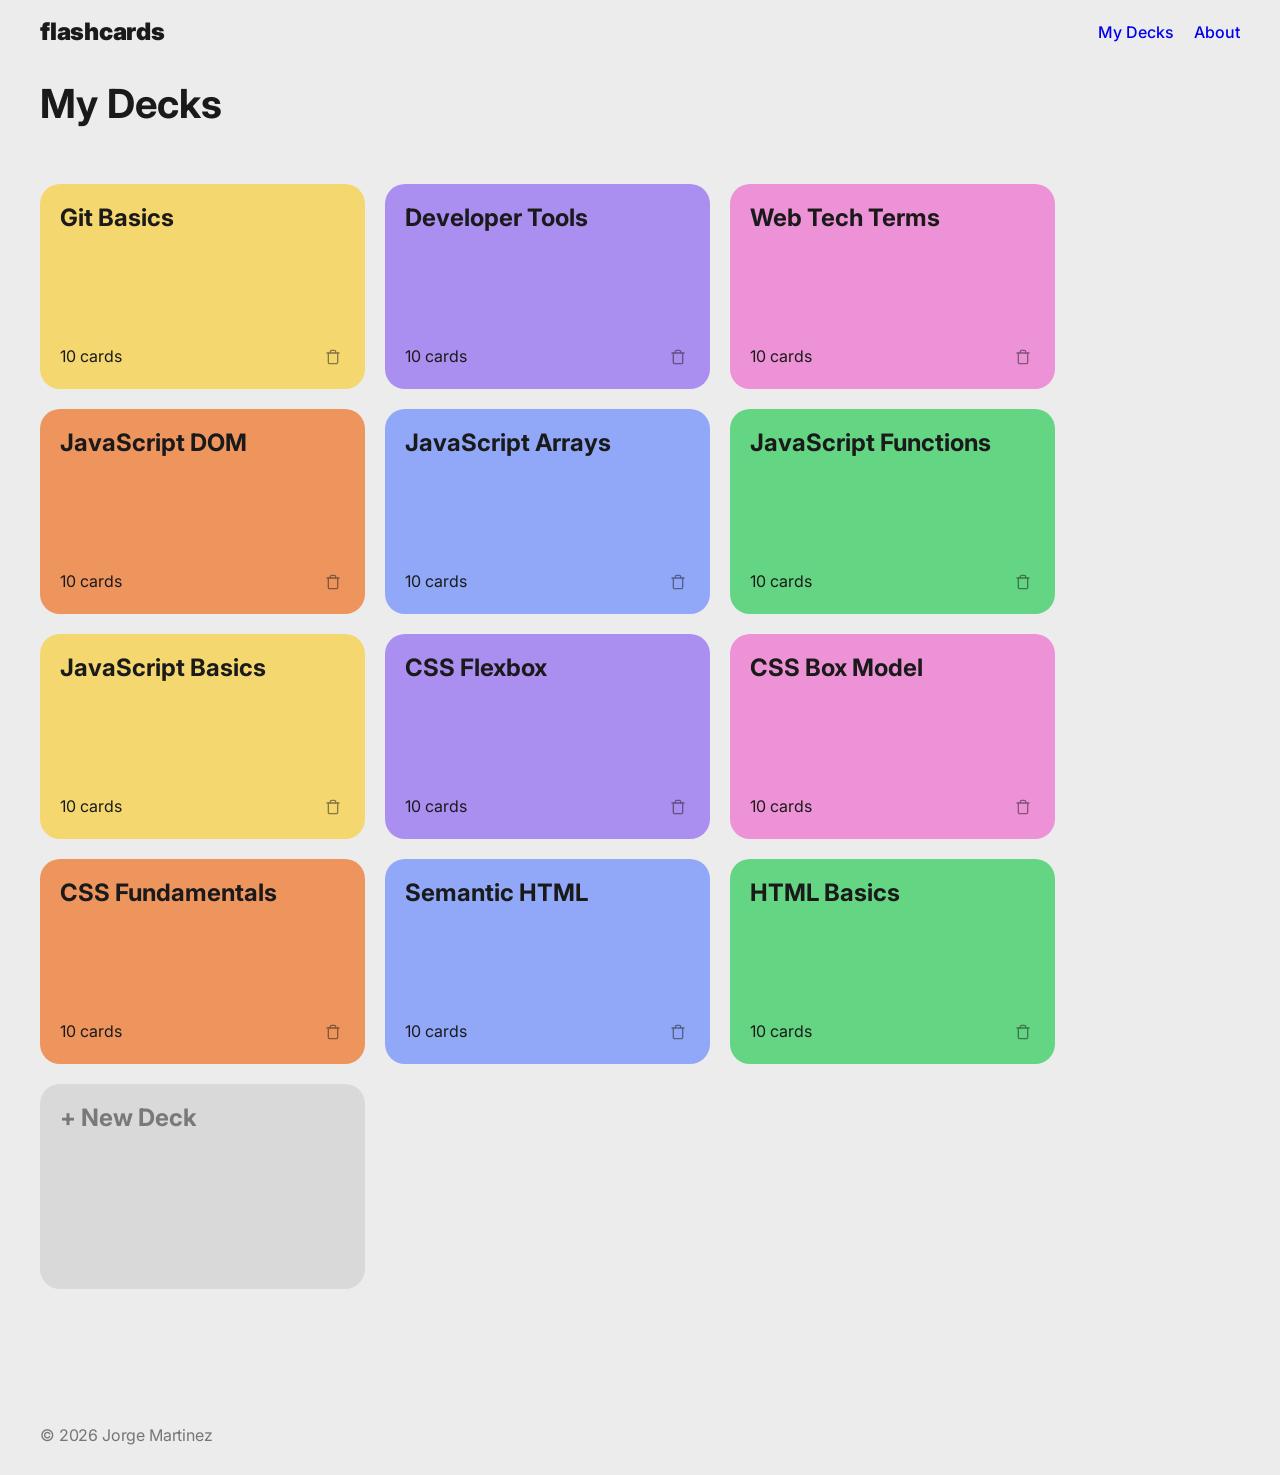
==== app/index.html @ 4b3e21b1 "feat: responsive design for open deck view, reposition practice button" ====
<!doctype html>
<html lang="en">
  <head>
    <meta charset="UTF-8" />
    <meta name="viewport" content="width=device-width, initial-scale=1.0" />
    <title>DevDeck</title>
    <meta name="author" content="Jorge Martinez" />
    <meta
      name="description"
      content="Interactive flashcards to help developers learn and remember software engineering terms"
    />
    <meta
      name="keywords"
      content="learning material, study aids, flashcards, learning materials"
    />
    <link rel="icon" href="favicon.ico" />
    <link rel="preconnect" href="https://fonts.googleapis.com" />
    <link rel="preconnect" href="https://fonts.gstatic.com" crossorigin />
    <link
      href="https://fonts.googleapis.com/css2?family=Inter:ital,opsz,wght@0,14..32,100..900;1,14..32,100..900&display=swap"
      rel="stylesheet"
    />
    <link rel="stylesheet" href="assets/css/index.css" />
  </head>
  <body class="page">
    <header class="header">
      <h1 class="header__title">
        <a href="#home" class="header__link">flashcards</a>
      </h1>
      <nav class="nav">
        <ul class="nav__links">
          <li><a href="#home" class="nav__link">My Decks</a></li>
          <li><a href="#about" class="nav__link">About</a></li>
        </ul>
      </nav>
    </header>
    <main class="page__main-content">
      <section id="home" class="gallery">
        <h2 class="gallery__title">My Decks</h2>
        <ul class="gallery__list">
          <template id="deck-template">
            <li class="card card_color_green">
              <a href="#" class="card__link"></a>
              <h2 class="card__title"></h2>
              <div class="card__row">
                <p class="card__count"></p>
                <button
                  class="card__btn card__btn_type_delete"
                  type="button"
                  aria-label="Delete this card"
                >
                  <img src="assets/images/delete.svg" alt="delete" />
                </button>
              </div>
            </li>
          </template>
        </ul>
        <button class="gallery__new-card-btn">+ New Deck</button>
      </section>

      <section id="deck-view" class="gallery" style="display: none">
        <div class="gallery__header">
          <h2 class="gallery__title"></h2>
          <button class="gallery__practice-btn" type="button">Practice</button>
        </div>
        <ul class="gallery__list">
          <template id="card-template">
            <li class="card card_color_green">
              <h2 class="card__title"></h2>
              <div class="card__row">
                <button
                  class="card__btn card__btn_type_flip"
                  type="button"
                  aria-label="Flip card"
                >
                  <img src="assets/images/flip.svg" alt="flip" />
                </button>
                <button
                  class="card__btn card__btn_type_delete"
                  type="button"
                  aria-label="Delete this card"
                >
                  <img src="assets/images/delete.svg" alt="delete" />
                </button>
              </div>
            </li>
          </template>
        </ul>
        <button
          class="gallery__new-card-btn gallery__new-card-btn_location_deck-view"
        >
          + New Card
        </button>
      </section>

      <section id="not-found" class="not-found" style="display: none">
        <h2 class="not-found__status-code">404</h2>
        <p class="not-found__text">Sorry, nothing found!</p>
      </section>
      <section id="carousel" class="carousel" style="display: none">
        <h2 class="carousel__title"></h2>
        <div class="carousel__card">
          <p class="carousel__card-text"></p>
        </div>
        <button
          class="carousel__btn carousel__btn_type_left carousel__btn_disabled"
          type="button"
          aria-label="Previous card"
        >
          <img src="assets/images/left.svg" alt="Previous" />
        </button>
        <button
          class="carousel__btn carousel__btn_type_right"
          type="button"
          aria-label="Next Card"
        >
          <img src="assets/images/right.svg" alt="Next" />
        </button>
        <button
          class="carousel__btn carousel__btn_type_flip"
          type="button"
          aria-label="Flip card"
        >
          <img src="assets/images/flip.svg" alt="flip" />
        </button>
      </section>
    </main>
    <footer class="footer">
      <p class="footer__text">&copy; 2026 Jorge Martinez</p>
    </footer>
    <script type="module" src="assets/js/index.js"></script>
  </body>
</html>
---- app/assets/css/index.css ----
@import url("../vendor/normalize.css");
@import url("page.css");
@import url("header.css");
@import url("nav.css");
@import url("gallery.css");
@import url("card.css");
@import url("carousel.css");
@import url("footer.css");
@import url("mobile-bar.css");
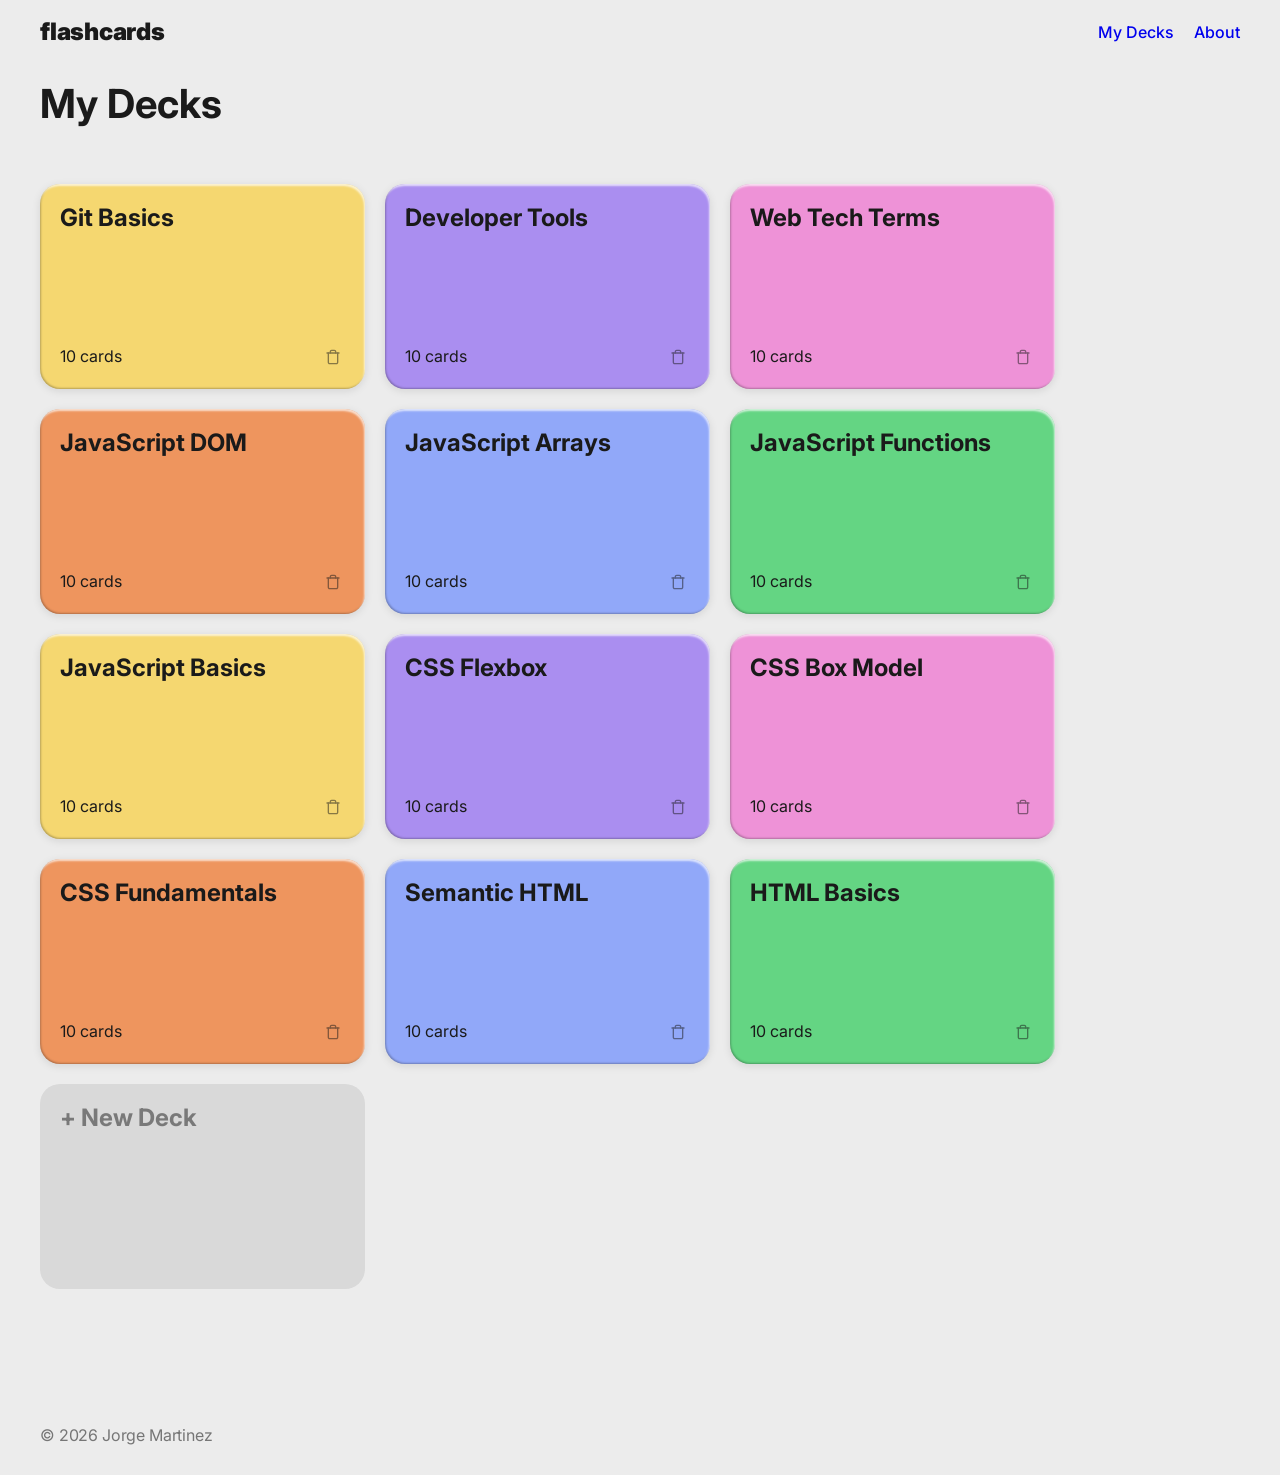
==== commit 6c204177: "feat: add confirmation modal for deleting decks" ====
--- a/app/index.html
+++ b/app/index.html
@@ -102,29 +102,44 @@
         <div class="carousel__card">
           <p class="carousel__card-text"></p>
         </div>
-        <button
-          class="carousel__btn carousel__btn_type_left carousel__btn_disabled"
-          type="button"
-          aria-label="Previous card"
-        >
-          <img src="assets/images/left.svg" alt="Previous" />
-        </button>
-        <button
-          class="carousel__btn carousel__btn_type_right"
-          type="button"
-          aria-label="Next Card"
-        >
-          <img src="assets/images/right.svg" alt="Next" />
-        </button>
-        <button
-          class="carousel__btn carousel__btn_type_flip"
-          type="button"
-          aria-label="Flip card"
-        >
-          <img src="assets/images/flip.svg" alt="flip" />
-        </button>
+        <div class="carousel__grid">
+          <button
+            class="carousel__btn carousel__btn_type_left carousel__btn_disabled"
+            type="button"
+            aria-label="Previous card"
+          >
+            <img src="assets/images/left.svg" alt="Previous" />
+          </button>
+          <button
+            class="carousel__btn carousel__btn_type_right"
+            type="button"
+            aria-label="Next Card"
+          >
+            <img src="assets/images/right.svg" alt="Next" />
+          </button>
+          <button
+            class="carousel__btn carousel__btn_type_flip"
+            type="button"
+            aria-label="Flip card"
+          >
+            <img src="assets/images/flip.svg" alt="flip" />
+          </button>
+        </div>
       </section>
     </main>
+    <div class="modal" id="confirmation-modal" style="display: none">
+      <div class="modal__content">
+        <p class="modal__text">Are you sure you want to delete this?</p>
+        <div class="modal__buttons">
+          <button class="modal__btn modal__btn_type_confirm" type="button">
+            Yes, delete
+          </button>
+          <button class="modal__btn modal__btn_type_cancel" type="button">
+            Cancel
+          </button>
+        </div>
+      </div>
+    </div>
     <footer class="footer">
       <p class="footer__text">&copy; 2026 Jorge Martinez</p>
     </footer>
--- a/app/assets/css/index.css
+++ b/app/assets/css/index.css
@@ -7,3 +7,4 @@
 @import url("carousel.css");
 @import url("footer.css");
 @import url("mobile-bar.css");
+@import url("modal.css");
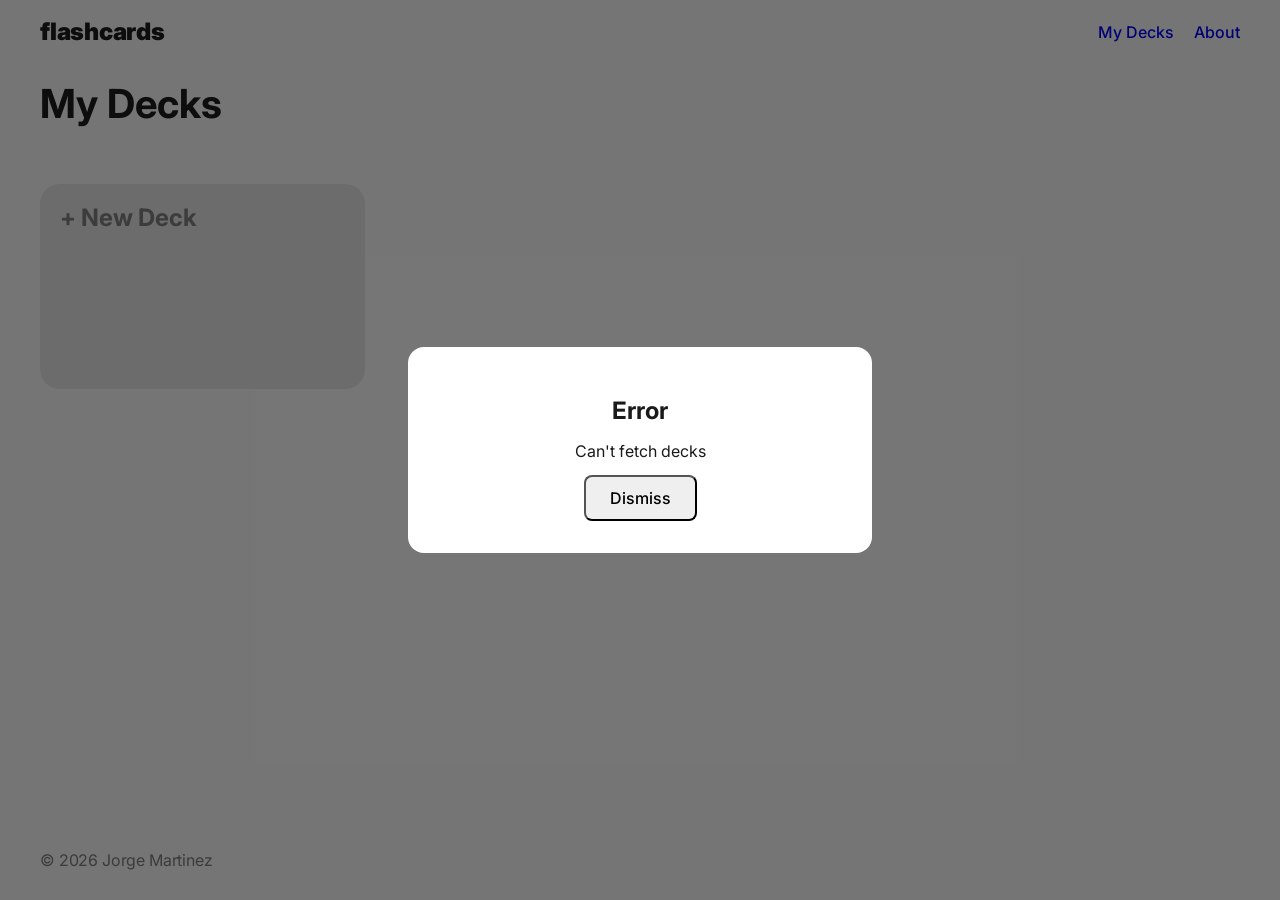
==== commit 585702cb: "Add About section with routing and JSON example" ====
--- a/app/index.html
+++ b/app/index.html
@@ -126,6 +126,97 @@
           </button>
         </div>
       </section>
+      <section class="new-deck-view" id="new-deck-view" style="display: none">
+        <h2 class="new-deck-view__title">New Deck</h2>
+        <form class="new-deck-view__form" id="new-deck-form">
+          <fieldset class="new-deck-view__fieldset">
+            <legend class="new-deck-view__legend">Pick the deck color</legend>
+            <label class="new-deck-view__color-label" for="green">
+              <input
+                id="green"
+                class="new-deck-view__color-input new-deck-view__color-input_color_green"
+                name="color"
+                value="#64D583"
+                type="radio"
+                aria-label="green"
+                checked
+              />
+            </label>
+            <label class="new-deck-view__color-label" for="blue">
+              <input
+                id="blue"
+                class="new-deck-view__color-input new-deck-view__color-input_color_blue"
+                name="color"
+                aria-label="blue"
+                value="#91A8F9"
+                type="radio"
+              />
+            </label>
+            <label class="new-deck-view__color-label" for="purple">
+              <input
+                id="purple"
+                class="new-deck-view__color-input new-deck-view__color-input_color_purple"
+                name="color"
+                aria-label="purple"
+                value="#AA8EF0"
+                type="radio"
+              />
+            </label>
+            <label class="new-deck-view__color-label" for="pink">
+              <input
+                id="pink"
+                class="new-deck-view__color-input new-deck-view__color-input_color_pink"
+                name="color"
+                aria-label="pink"
+                value="#EE92D7"
+                type="radio"
+              />
+            </label>
+
+            <label class="new-deck-view__color-label" for="orange">
+              <input
+                id="orange"
+                class="new-deck-view__color-input new-deck-view__color-input_color_orange"
+                name="color"
+                aria-label="orange"
+                value="#EE955E"
+                type="radio"
+              />
+            </label>
+
+            <label class="new-deck-view__color-label" for="yellow">
+              <input
+                id="yellow"
+                class="new-deck-view__color-input new-deck-view__color-input_color_yellow"
+                name="color"
+                aria-label="yellow"
+                value="#F5D770"
+                type="radio"
+              />
+            </label>
+          </fieldset>
+          <label class="new-deck-view__label">
+            Deck data(JSON format)
+            <textarea
+              class="new-deck-view__textarea"
+              name="deckData"
+              required
+            ></textarea>
+          </label>
+          <button class="new-deck-view__submit" type="submit" disabled>
+            Create deck
+          </button>
+        </form>
+      </section>
+      <section id="about" class="about" style="display: none;">
+          <h2 class="about__title">About</h2>
+        <pre class ="about__pre"><code>{
+          "name": "Deck name",
+          "cards":[
+          {"question": "Question", "answer": "Answer"}
+          ]}
+          </code></pre>
+      </section>  
     </main>
     <div class="modal" id="confirmation-modal" style="display: none">
       <div class="modal__content">
@@ -140,6 +231,14 @@
         </div>
       </div>
     </div>
+    <div class="modal" id="error-modal">
+    <div class="modal__content">
+      <h2 class="modal__title">Error</h2>
+      <p class="modal__error"></p>
+     <button class="modal__btn modal__btn_type_close" type="button">Dismiss</button>
+    </div>
+  </div>
+
     <footer class="footer">
       <p class="footer__text">&copy; 2026 Jorge Martinez</p>
     </footer>
--- a/app/assets/css/index.css
+++ b/app/assets/css/index.css
@@ -8,3 +8,4 @@
 @import url("footer.css");
 @import url("mobile-bar.css");
 @import url("modal.css");
+@import url("new-deck-view.css");
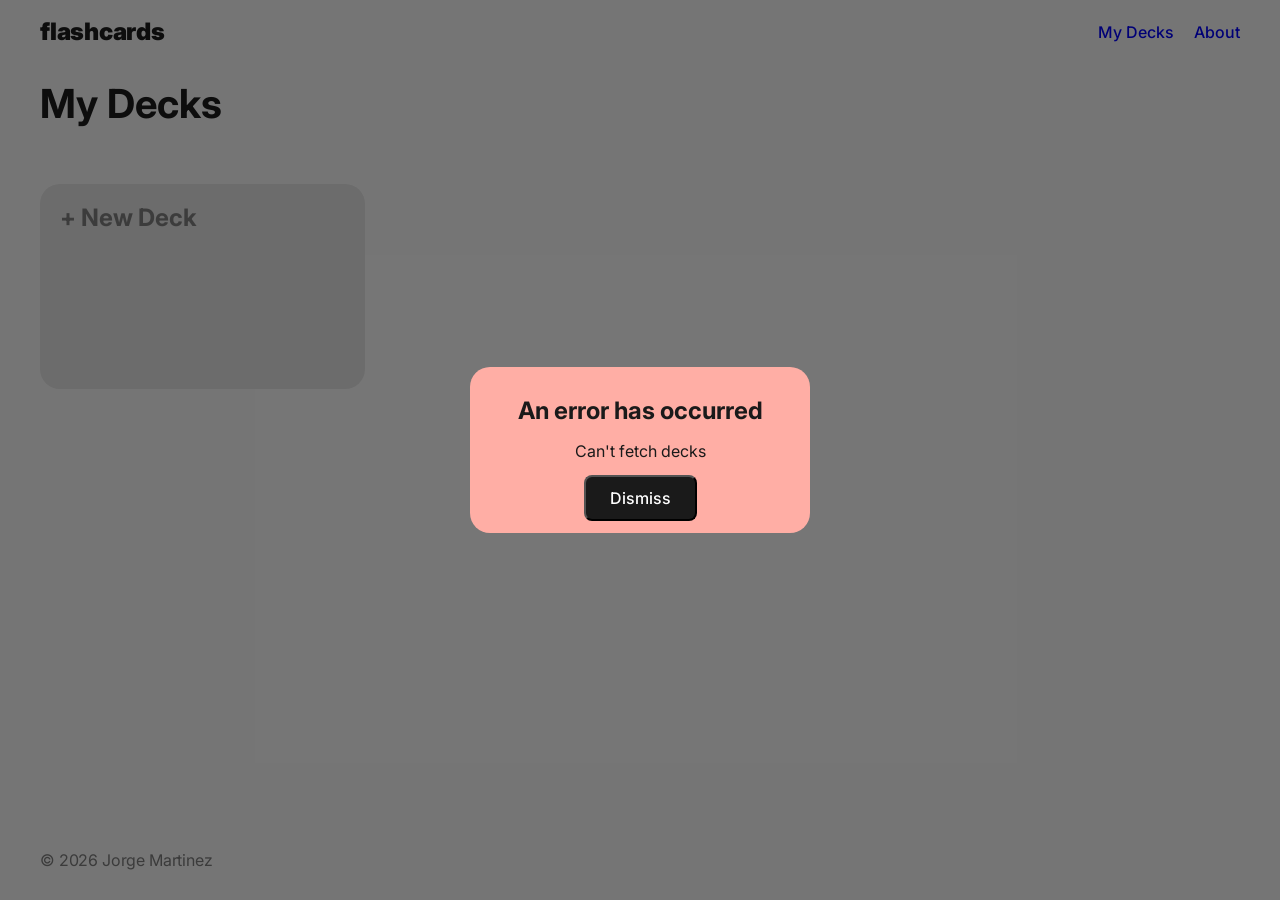
==== commit 1b542a0a: "Match New Deck view and error modal styling to Figma design" ====
--- a/app/index.html
+++ b/app/index.html
@@ -233,7 +233,7 @@
     </div>
     <div class="modal" id="error-modal">
     <div class="modal__content">
-      <h2 class="modal__title">Error</h2>
+      <h2 class="modal__title">An error has occurred</h2>
       <p class="modal__error"></p>
      <button class="modal__btn modal__btn_type_close" type="button">Dismiss</button>
     </div>
